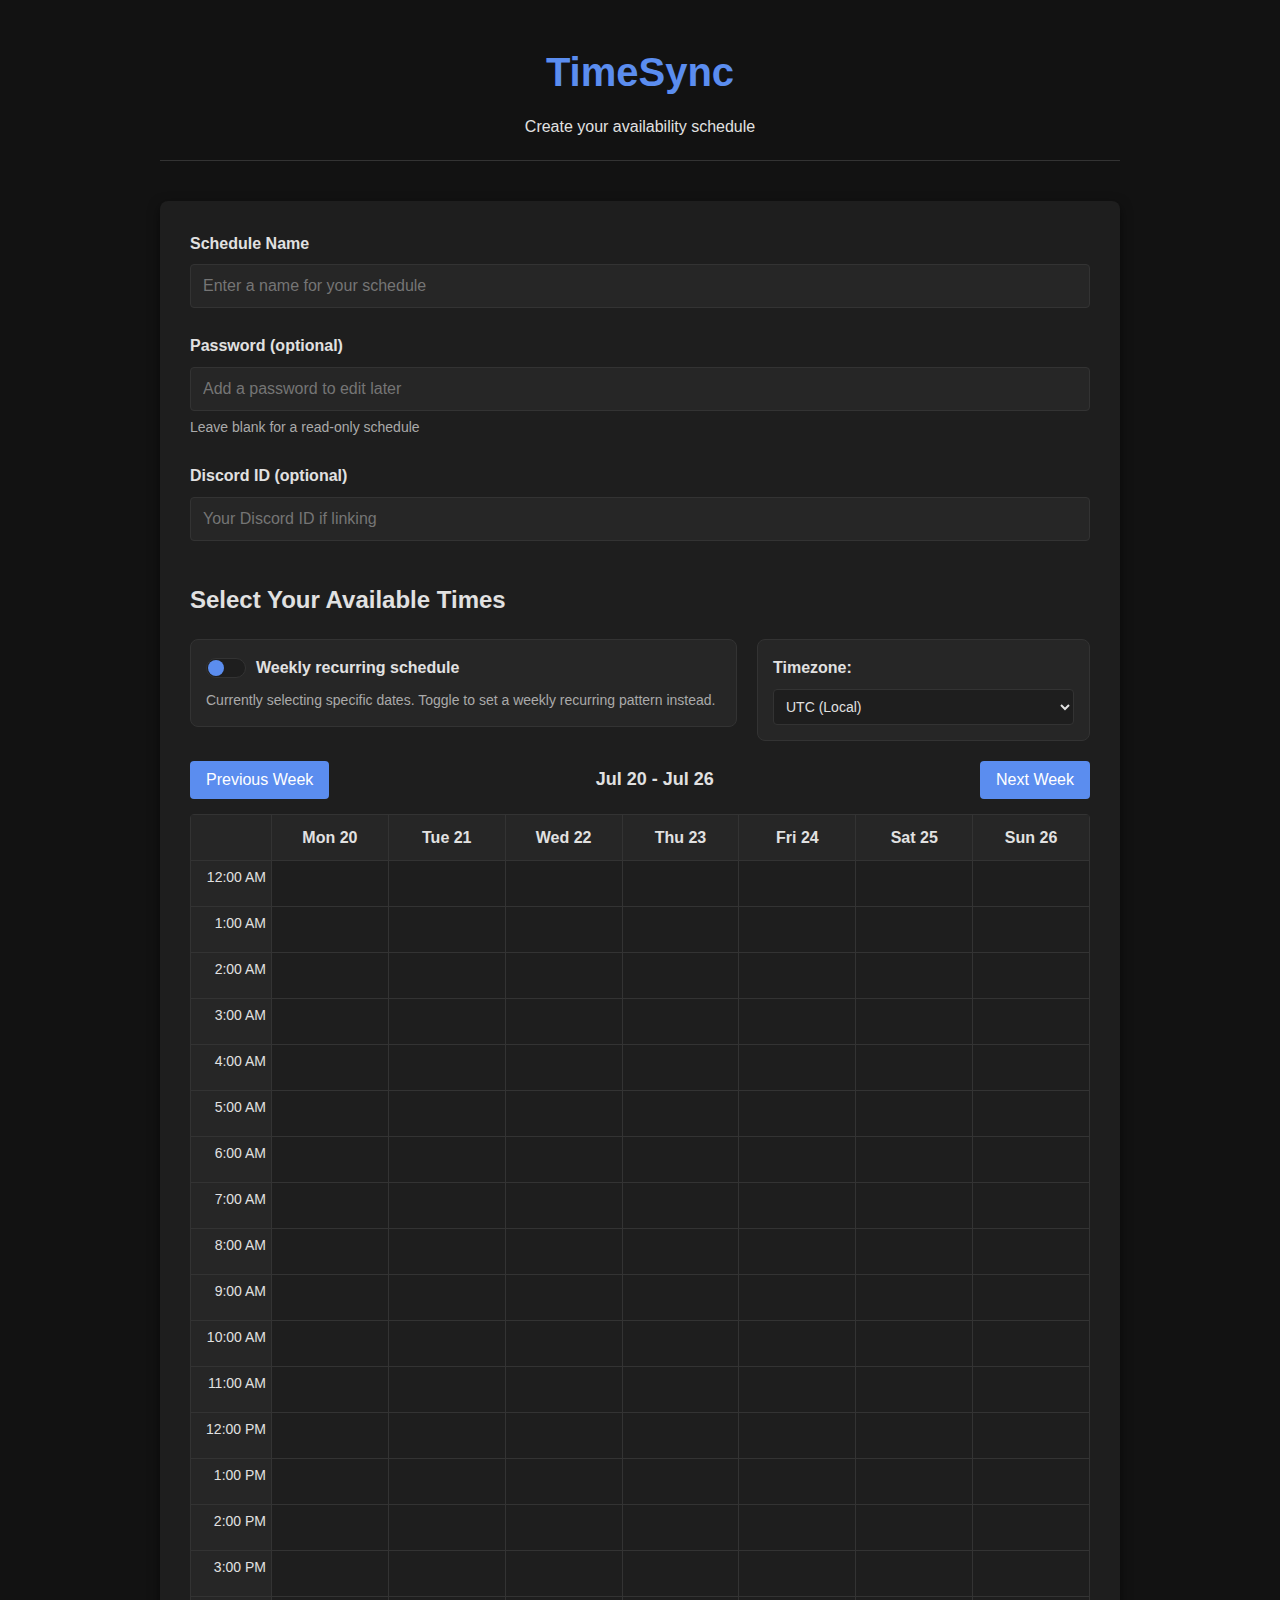
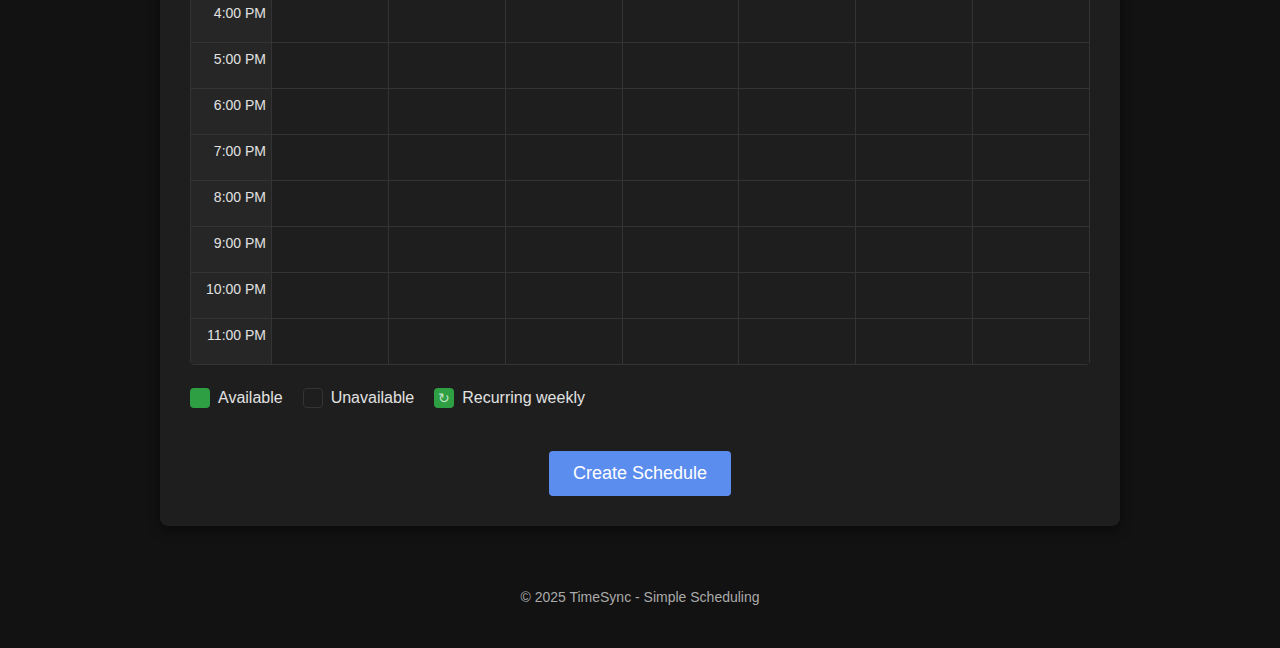
==== src/index.html @ 00526546 "Add database schema migration support and 1-hour time slots" ====
<!DOCTYPE html>
<html lang="en">
<head>
    <meta charset="UTF-8">
    <meta name="viewport" content="width=device-width, initial-scale=1.0">
    <title>TimeSync - Create Schedule</title>
    <link rel="stylesheet" href="styles.css">
</head>
<body>
    <div class="container">
        <header>
            <h1>TimeSync</h1>
            <p>Create your availability schedule</p>
        </header>
        
        <main>
            <form id="schedule-form">
                <div class="form-group">
                    <label for="schedule-name">Schedule Name</label>
                    <input type="text" id="schedule-name" name="name" required placeholder="Enter a name for your schedule">
                </div>
                
                <div class="form-group">
                    <label for="schedule-password">Password (optional)</label>
                    <input type="password" id="schedule-password" name="password" placeholder="Add a password to edit later">
                    <small>Leave blank for a read-only schedule</small>
                </div>
                
                <div class="form-group">
                    <label for="discord-id">Discord ID (optional)</label>
                    <input type="text" id="discord-id" name="discord_id" placeholder="Your Discord ID if linking">
                </div>
                
                <div class="time-grid-container">
                    <h2>Select Your Available Times</h2>
                    
                    <div class="form-row">
                        <div class="schedule-mode-toggle">
                            <label class="toggle-label">
                                <input type="checkbox" id="recurring-toggle">
                                <span class="toggle-text">Weekly recurring schedule</span>
                            </label>
                            <p class="toggle-description">
                                <small id="schedule-mode-description">Currently selecting specific dates. Toggle to set a weekly recurring pattern instead.</small>
                            </p>
                        </div>
                        
                        <div class="timezone-selector">
                            <label for="timezone-select">Timezone:</label>
                            <select id="timezone-select">
                                <!-- Will be populated with JavaScript -->
                            </select>
                        </div>
                    </div>
                    
                    <div class="time-controls">
                        <button type="button" id="prev-week">Previous Week</button>
                        <span id="current-date-range">Current Week</span>
                        <button type="button" id="next-week">Next Week</button>
                    </div>
                    
                    <div class="time-header" id="weekly-header" style="display: none;">
                        <h3>Weekly Schedule Pattern</h3>
                        <p>Choose times that will repeat every week</p>
                    </div>
                    
                    <div class="time-grid" id="time-grid">
                        <!-- Time grid will be generated by JavaScript -->
                    </div>
                    
                    <div class="time-legend">
                        <div class="legend-item">
                            <div class="legend-color available"></div>
                            <span>Available</span>
                        </div>
                        <div class="legend-item">
                            <div class="legend-color unavailable"></div>
                            <span>Unavailable</span>
                        </div>
                        <div class="legend-item">
                            <div class="legend-color available recurring-legend">↻</div>
                            <span>Recurring weekly</span>
                        </div>
                    </div>
                </div>
                
                <div class="form-actions">
                    <button type="submit" id="create-schedule">Create Schedule</button>
                </div>
            </form>
        </main>
        
        <footer>
            <p>&copy; 2025 TimeSync - Simple Scheduling</p>
        </footer>
    </div>
    
    <script src="scripts.js"></script>
</body>
</html>
---- src/styles.css ----
/* Reset and base styles */
* {
    margin: 0;
    padding: 0;
    box-sizing: border-box;
}

:root {
    /* Dark Theme Colors */
    --bg-color: #121212;
    --bg-surface: #1e1e1e;
    --bg-elevated: #262626;
    --text-primary: #e1e1e1;
    --text-secondary: #aaaaaa;
    --border-color: #333333;
    --primary-color: #5b8def;
    --primary-hover: #4a74ca;
    --success-color: #2ea043;
    --success-hover: #238636;
    --error-color: #f85149;
    --selection-color: #264f78;
    --box-shadow: 0 4px 12px rgba(0, 0, 0, 0.5);
}

body {
    font-family: -apple-system, BlinkMacSystemFont, "Segoe UI", Roboto, Helvetica, Arial, sans-serif;
    line-height: 1.6;
    color: var(--text-primary);
    background-color: var(--bg-color);
}

.container {
    max-width: 1000px;
    margin: 0 auto;
    padding: 20px;
}

header {
    text-align: center;
    margin-bottom: 40px;
    padding: 20px 0;
    border-bottom: 1px solid var(--border-color);
}

header h1 {
    font-size: 2.5rem;
    margin-bottom: 10px;
    color: var(--primary-color);
}

main {
    background-color: var(--bg-surface);
    border-radius: 8px;
    box-shadow: var(--box-shadow);
    padding: 30px;
    margin-bottom: 40px;
}

/* Form styles */
.form-group {
    margin-bottom: 25px;
}

label {
    display: block;
    margin-bottom: 8px;
    font-weight: 600;
}

input[type="text"],
input[type="password"] {
    width: 100%;
    padding: 12px;
    border: 1px solid var(--border-color);
    border-radius: 4px;
    font-size: 16px;
    background-color: var(--bg-elevated);
    color: var(--text-primary);
}

input:focus {
    outline: none;
    border-color: var(--primary-color);
    box-shadow: 0 0 0 3px rgba(91, 141, 239, 0.2);
}

small {
    display: block;
    margin-top: 5px;
    color: var(--text-secondary);
    font-size: 14px;
}

/* Time grid styles */
.time-grid-container {
    margin-top: 40px;
}

.time-grid-container h2 {
    margin-bottom: 20px;
}

/* Form row for controls */
.form-row {
    display: flex;
    justify-content: space-between;
    align-items: flex-start;
    margin-bottom: 20px;
    gap: 20px;
}

/* Schedule mode toggle */
.schedule-mode-toggle {
    flex: 1;
    padding: 15px;
    background-color: var(--bg-elevated);
    border-radius: 8px;
    border: 1px solid var(--border-color);
}

/* Timezone selector */
.timezone-selector {
    padding: 15px;
    background-color: var(--bg-elevated);
    border-radius: 8px;
    border: 1px solid var(--border-color);
    min-width: 250px;
}

.timezone-selector label {
    margin-bottom: 8px;
    display: block;
    font-weight: 600;
}

.timezone-selector select {
    width: 100%;
    padding: 8px;
    border: 1px solid var(--border-color);
    border-radius: 4px;
    background-color: var(--bg-surface);
    color: var(--text-primary);
    font-size: 14px;
}

.toggle-label {
    display: flex;
    align-items: center;
    cursor: pointer;
    font-weight: 600;
}

.toggle-label input[type="checkbox"] {
    margin-right: 10px;
    appearance: none;
    width: 40px;
    height: 20px;
    background-color: var(--bg-surface);
    border-radius: 20px;
    position: relative;
    cursor: pointer;
    border: 1px solid var(--border-color);
    transition: background-color 0.3s;
}

.toggle-label input[type="checkbox"]::before {
    content: "";
    position: absolute;
    width: 16px;
    height: 16px;
    border-radius: 50%;
    top: 1px;
    left: 1px;
    background-color: var(--primary-color);
    transition: transform 0.3s;
}

.toggle-label input[type="checkbox"]:checked {
    background-color: var(--primary-hover);
}

.toggle-label input[type="checkbox"]:checked::before {
    transform: translateX(20px);
}

.toggle-description {
    margin-top: 8px;
}

.time-controls {
    display: flex;
    justify-content: space-between;
    align-items: center;
    margin-bottom: 15px;
}

.time-header {
    text-align: center;
    margin-bottom: 15px;
    padding: 10px;
    background-color: var(--primary-color);
    border-radius: 8px;
    color: white;
}

.time-header h3 {
    margin: 0 0 5px 0;
}

.time-header p {
    margin: 0;
    font-size: 14px;
    opacity: 0.9;
}

#current-date-range {
    font-weight: 600;
    font-size: 18px;
}

button {
    background-color: var(--primary-color);
    color: white;
    border: none;
    border-radius: 4px;
    padding: 10px 16px;
    cursor: pointer;
    font-size: 16px;
    transition: background-color 0.2s;
}

button:hover {
    background-color: var(--primary-hover);
}

.time-grid {
    display: grid;
    grid-template-columns: 80px repeat(7, 1fr);
    gap: 1px;
    background-color: var(--border-color);
    border: 1px solid var(--border-color);
    border-radius: 4px;
    margin-bottom: 20px;
    user-select: none;
}

.grid-header {
    background-color: var(--bg-elevated);
    color: var(--text-primary);
    text-align: center;
    padding: 10px;
    font-weight: 600;
}

.grid-header.recurring-header {
    background-color: var(--primary-color);
    color: white;
}

.time-label {
    background-color: var(--bg-elevated);
    color: var(--text-primary);
    padding: 5px;
    text-align: right;
    font-size: 14px;
}

.grid-cell {
    background-color: var(--bg-surface);
    height: 45px;
    cursor: pointer;
    position: relative;
    transition: background-color 0.15s;
}

.grid-cell:hover {
    background-color: var(--selection-color);
}

.grid-cell.selected {
    background-color: var(--success-color);
}

.grid-cell.box-selecting {
    border: 2px solid var(--primary-color);
    box-shadow: inset 0 0 0 1px rgba(255, 255, 255, 0.2);
    z-index: 1;
    position: relative;
}

.grid-cell.recurring::after {
    content: "↻";
    position: absolute;
    top: 50%;
    left: 50%;
    transform: translate(-50%, -50%);
    font-size: 14px;
    color: rgba(255, 255, 255, 0.7);
}

.time-legend {
    display: flex;
    margin-top: 10px;
}

.legend-item {
    display: flex;
    align-items: center;
    margin-right: 20px;
}

.legend-color {
    width: 20px;
    height: 20px;
    border-radius: 4px;
    margin-right: 8px;
}

.legend-color.available {
    background-color: var(--success-color);
}

.legend-color.unavailable {
    background-color: var(--bg-surface);
    border: 1px solid var(--border-color);
}

.legend-color.recurring-legend {
    display: flex;
    justify-content: center;
    align-items: center;
    font-size: 14px;
    color: rgba(255, 255, 255, 0.7);
}

/* Form actions */
.form-actions {
    margin-top: 40px;
    text-align: center;
}

.form-actions button {
    padding: 12px 24px;
    font-size: 18px;
}

/* Availability comparison styles */
.schedules-management {
    margin-bottom: 30px;
}

.schedules-list {
    margin: 20px 0;
    border: 1px solid var(--border-color);
    border-radius: 4px;
    padding: 10px;
    min-height: 100px;
    background-color: var(--bg-elevated);
}

.empty-state {
    display: flex;
    justify-content: center;
    align-items: center;
    height: 80px;
    color: var(--text-secondary);
    font-style: italic;
}

.schedule-item {
    display: flex;
    justify-content: space-between;
    align-items: center;
    padding: 10px;
    border-bottom: 1px solid var(--border-color);
}

.schedule-item:last-child {
    border-bottom: none;
}

.schedule-details {
    flex: 1;
}

.schedule-name {
    font-weight: 600;
    margin-bottom: 5px;
}

.schedule-id {
    font-size: 14px;
    color: var(--text-secondary);
}

.remove-schedule {
    color: var(--error-color);
    background: none;
    border: none;
    cursor: pointer;
    font-size: 16px;
    padding: 5px 10px;
}

.add-schedule-form {
    display: flex;
    gap: 10px;
}

.add-schedule-form input {
    flex: 1;
}

.heat-legend {
    margin-top: 20px;
}

.legend-title {
    font-weight: 600;
    margin-bottom: 5px;
}

.legend-scale {
    display: flex;
    gap: 15px;
}

.heat-0 {
    background-color: var(--bg-surface);
    border: 1px solid var(--border-color);
}

.heat-25 {
    background-color: #174d23;
}

.heat-50 {
    background-color: #1e682e;
}

.heat-75 {
    background-color: #238636;
}

.heat-100 {
    background-color: var(--success-color);
}

.grid-cell[data-heat="0"] { background-color: var(--bg-surface); }
.grid-cell[data-heat="1"] { background-color: #0e3617; }
.grid-cell[data-heat="2"] { background-color: #114a1d; }
.grid-cell[data-heat="3"] { background-color: #145b22; }
.grid-cell[data-heat="4"] { background-color: #174d23; }
.grid-cell[data-heat="5"] { background-color: #1a6329; }
.grid-cell[data-heat="6"] { background-color: #1e682e; }
.grid-cell[data-heat="7"] { background-color: #217c33; }
.grid-cell[data-heat="8"] { background-color: #238636; }
.grid-cell[data-heat="9"] { background-color: #26a641; }
.grid-cell[data-heat="10"] { background-color: var(--success-color); }

.grid-cell-tooltip {
    position: absolute;
    background-color: var(--bg-elevated);
    color: var(--text-primary);
    border: 1px solid var(--border-color);
    padding: 5px 10px;
    border-radius: 4px;
    font-size: 14px;
    z-index: 100;
    pointer-events: none;
    display: none;
    box-shadow: var(--box-shadow);
}

/* Schedule view styles */
.schedule-header {
    display: flex;
    justify-content: space-between;
    align-items: center;
    margin-bottom: 30px;
}

.schedule-actions {
    display: flex;
    gap: 10px;
}

.schedule-info {
    margin-top: 30px;
    color: var(--text-secondary);
    font-size: 14px;
}

/* Modal styles */
.modal {
    position: fixed;
    top: 0;
    left: 0;
    width: 100%;
    height: 100%;
    background-color: rgba(0, 0, 0, 0.7);
    display: flex;
    justify-content: center;
    align-items: center;
    z-index: 1000;
}

.modal-content {
    background-color: var(--bg-surface);
    padding: 30px;
    border-radius: 8px;
    width: 90%;
    max-width: 500px;
    box-shadow: var(--box-shadow);
    border: 1px solid var(--border-color);
}

.modal-content h3 {
    margin-top: 0;
    margin-bottom: 15px;
    color: var(--text-primary);
}

.modal-actions {
    display: flex;
    justify-content: flex-end;
    gap: 10px;
    margin-top: 20px;
}

.secondary-button {
    background-color: var(--bg-elevated);
    color: var(--text-primary);
    border: 1px solid var(--border-color);
}

.secondary-button:hover {
    background-color: var(--selection-color);
}

a.button {
    display: inline-block;
    text-decoration: none;
}

/* Footer */
footer {
    text-align: center;
    padding: 20px;
    color: var(--text-secondary);
    font-size: 14px;
}

/* Responsive styles */
@media (max-width: 768px) {
    .container {
        padding: 15px;
    }
    
    main {
        padding: 20px;
    }
    
    .time-grid {
        grid-template-columns: 60px repeat(7, 1fr);
        font-size: 14px;
    }
    
    .grid-header, .time-label {
        padding: 5px;
        font-size: 12px;
    }
    
    .time-controls {
        flex-direction: column;
        gap: 10px;
    }
}

@media (max-width: 480px) {
    header h1 {
        font-size: 2rem;
    }
    
    .time-grid {
        grid-template-columns: 40px repeat(7, 1fr);
    }
}
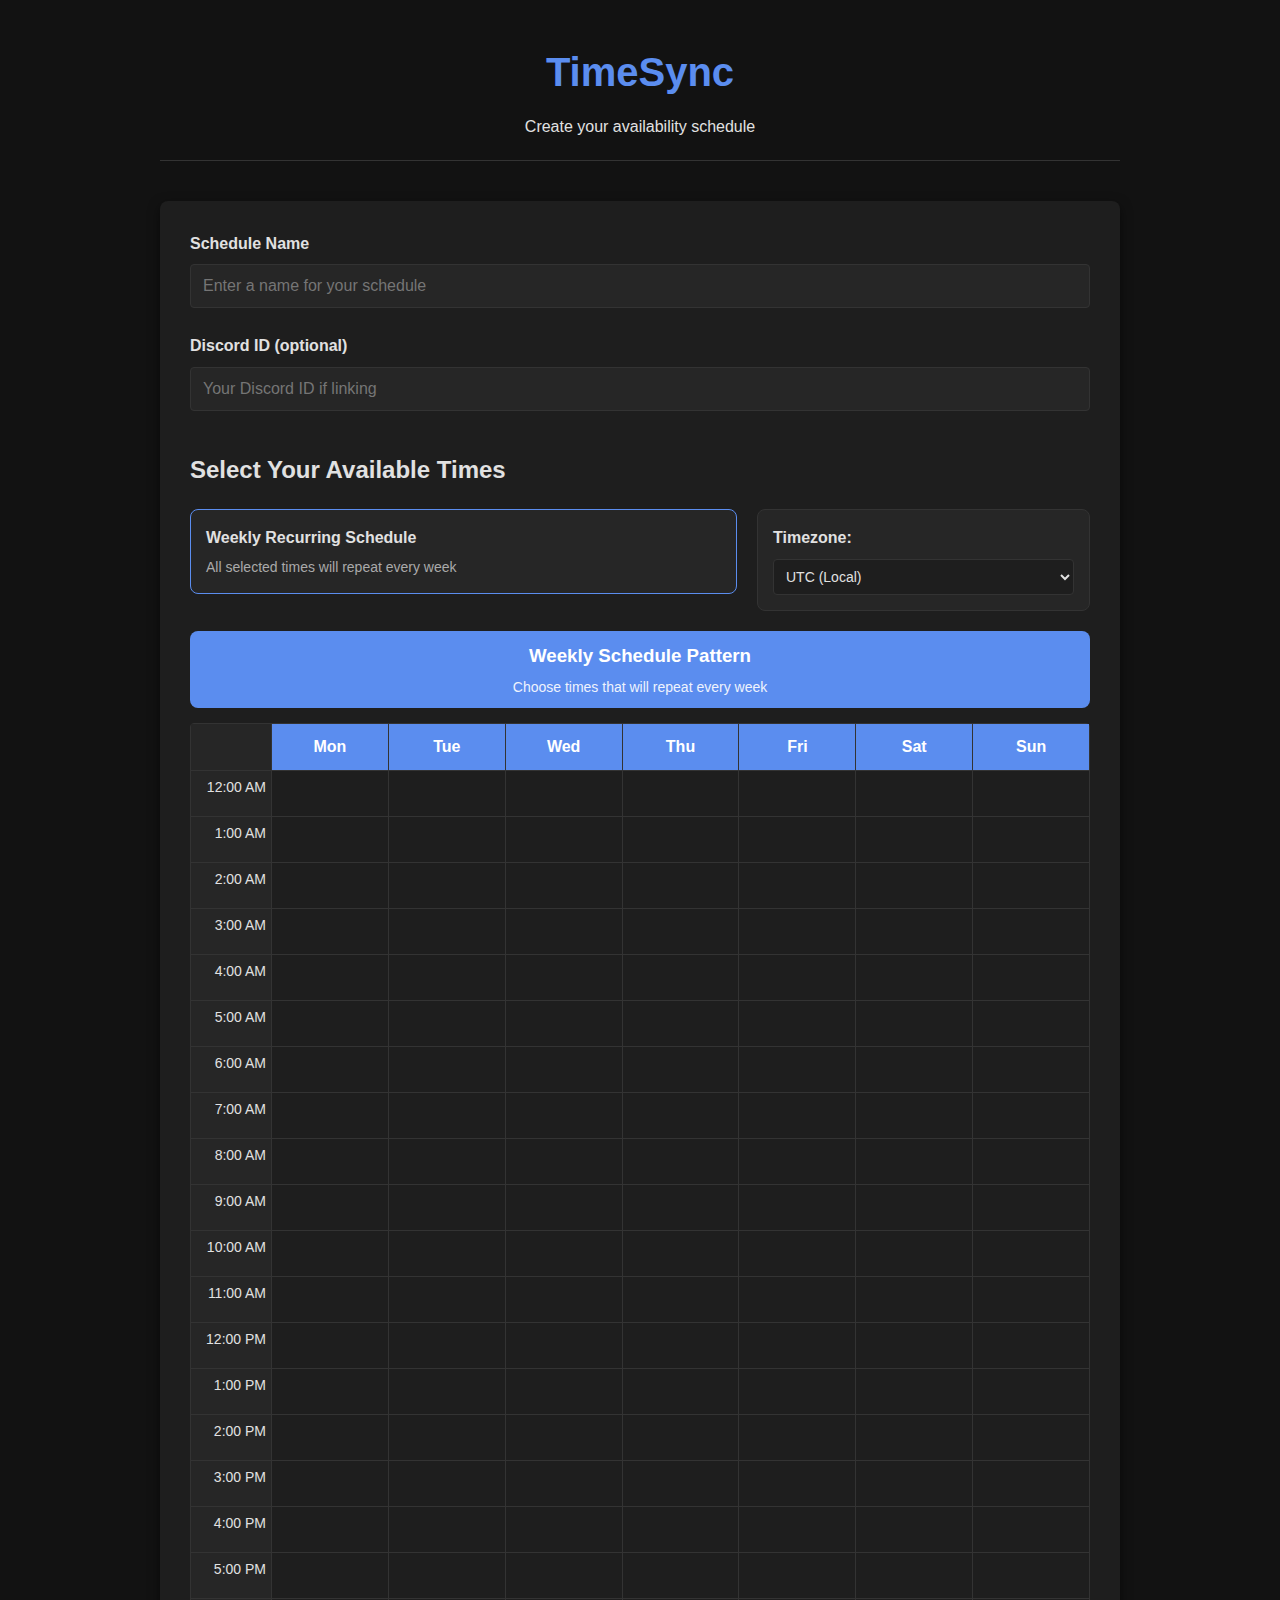
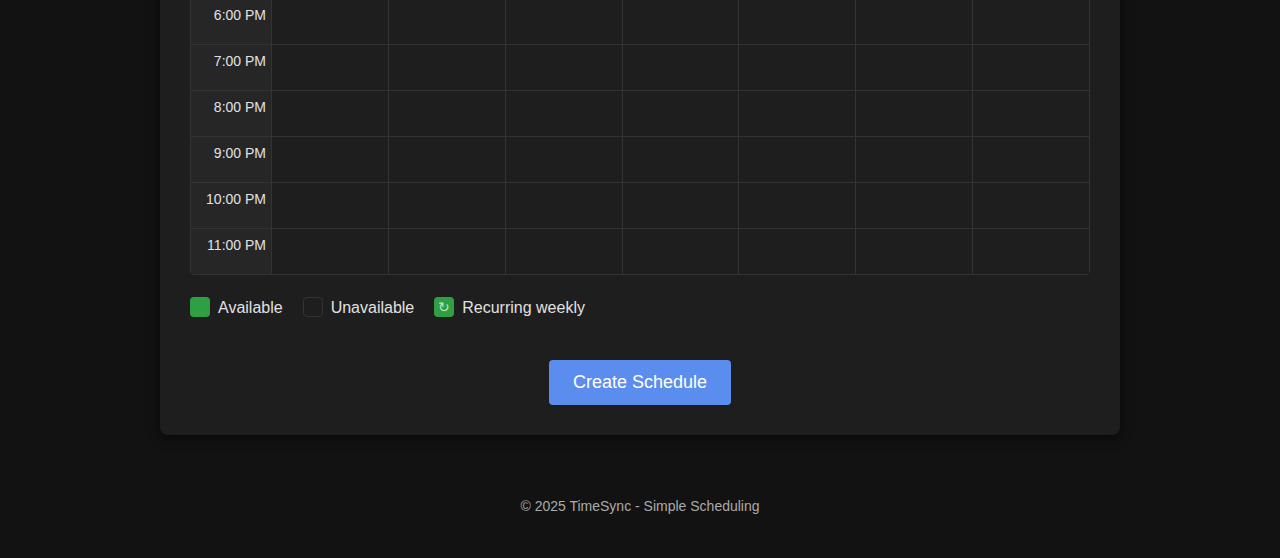
==== commit 650e4c05: "Remove password and edit functionality, standardize on weekly views" ====
--- a/src/index.html
+++ b/src/index.html
@@ -20,7 +20,8 @@
                     <input type="text" id="schedule-name" name="name" required placeholder="Enter a name for your schedule">
                 </div>
                 
-                <div class="form-group">
+                <!-- Password field hidden but preserved in the DOM for potential future use -->
+                <div class="form-group" style="display: none;">
                     <label for="schedule-password">Password (optional)</label>
                     <input type="password" id="schedule-password" name="password" placeholder="Add a password to edit later">
                     <small>Leave blank for a read-only schedule</small>
@@ -35,14 +36,20 @@
                     <h2>Select Your Available Times</h2>
                     
                     <div class="form-row">
-                        <div class="schedule-mode-toggle">
+                        <!-- Weekly toggle hidden but preserved in the DOM for potential future use -->
+                        <div class="schedule-mode-toggle" style="display: none;">
                             <label class="toggle-label">
                                 <input type="checkbox" id="recurring-toggle">
                                 <span class="toggle-text">Weekly recurring schedule</span>
                             </label>
                             <p class="toggle-description">
-                                <small id="schedule-mode-description">Currently selecting specific dates. Toggle to set a weekly recurring pattern instead.</small>
+                                <small id="schedule-mode-description">Setting a weekly recurring pattern. All selected times will repeat weekly.</small>
                             </p>
+                        </div>
+                        
+                        <div class="schedule-mode-info">
+                            <p><strong>Weekly Recurring Schedule</strong></p>
+                            <p><small>All selected times will repeat every week</small></p>
                         </div>
                         
                         <div class="timezone-selector">
@@ -53,13 +60,14 @@
                         </div>
                     </div>
                     
-                    <div class="time-controls">
+                    <!-- Date navigation controls hidden but preserved for potential future use -->
+                    <div class="time-controls" style="display: none;">
                         <button type="button" id="prev-week">Previous Week</button>
                         <span id="current-date-range">Current Week</span>
                         <button type="button" id="next-week">Next Week</button>
                     </div>
                     
-                    <div class="time-header" id="weekly-header" style="display: none;">
+                    <div class="time-header" id="weekly-header">
                         <h3>Weekly Schedule Pattern</h3>
                         <p>Choose times that will repeat every week</p>
                     </div>
--- a/src/styles.css
+++ b/src/styles.css
@@ -118,6 +118,14 @@
     border: 1px solid var(--border-color);
 }
 
+.schedule-mode-info {
+    flex: 1;
+    padding: 15px;
+    background-color: var(--bg-elevated);
+    border-radius: 8px;
+    border: 1px solid var(--primary-color);
+}
+
 /* Timezone selector */
 .timezone-selector {
     padding: 15px;
